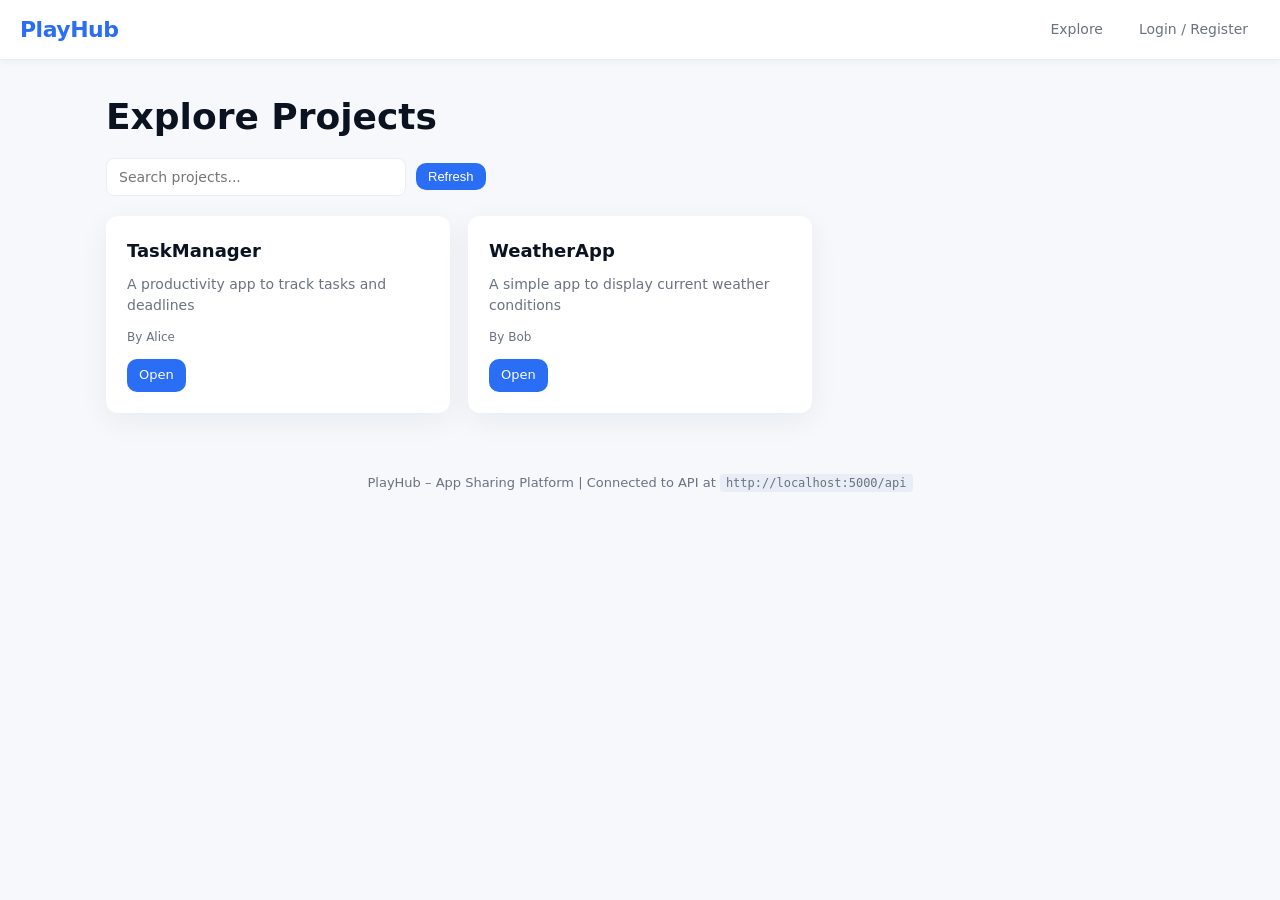
==== index.html @ b594f23a "Add files via upload" ====
<!-- <!doctype html>
<html lang="en">
<head>
  <meta charset="utf-8" />
  <meta name="viewport" content="width=device-width,initial-scale=1" />
  <title>PlayHub — Demo UI</title>
  <link rel="stylesheet" href="styles.css">
</head>
<body>
  <header class="site-header">
    <div class="brand"><a href="#/">PlayHub</a></div>
    <nav class="nav">
      <a href="#/">Explore</a>
      <a href="#/upload" id="nav-upload" style="display:none">Upload</a>
      <a href="#/admin" id="nav-admin" style="display:none">Admin</a>
      <a href="#/login" id="nav-login">Login / Register</a>
      <button id="logout-btn" class="btn-link" style="display:none">Logout</button>
    </nav>
  </header>

  <main id="app" class="container"></main>

  <footer class="site-footer">
    <small>PlayHub UI Demo — works offline with localStorage or connects to API at <code>http://localhost:5000/api</code></small>
  </footer>

  <template id="card-template">
    <article class="card">
      <h3 class="card-title"></h3>
      <p class="card-desc"></p>
      <div class="meta">By <span class="author"></span></div>
      <div style="margin-top:auto"><a class="btn small view-btn">Open</a></div>
    </article>
  </template>

  <script src="app.js"></script>
</body>
</html> -->
<!doctype html>
<html lang="en">
<head>
  <meta charset="utf-8" />
  <meta name="viewport" content="width=device-width,initial-scale=1" />
  <title>PlayHub – App Sharing Platform</title>
  <link rel="stylesheet" href="styles.css">
</head>
<body>
  <header class="site-header">
    <div class="brand"><a href="#/">PlayHub</a></div>
    <nav class="nav">
      <a href="#/">Explore</a>
      <a href="#/upload" id="nav-upload" style="display:none">Upload</a>
      <a href="#/admin" id="nav-admin" style="display:none">Admin</a>
      <a href="#/login" id="nav-login">Login / Register</a>
      <button id="logout-btn" class="btn-link" style="display:none">Logout</button>
    </nav>
  </header>

  <main id="app" class="container"></main>

  <footer class="site-footer">
    <p>PlayHub – App Sharing Platform | Connected to API at <code>http://localhost:5000/api</code></p>
  </footer>

  <script src="app.js"></script>
</body>
</html>
---- styles.css ----
/* :root{
  --accent:#2b6ef6;
  --muted:#6b7280;
  --bg:#f6f8fb;
  --card:#fff;
  --maxw:1100px;
  --radius:12px;
  --shadow: 0 8px 30px rgba(20,30,60,0.06);
}

*{box-sizing:border-box}
body{margin:0;font-family:Inter,system-ui,Arial,sans-serif;background:var(--bg);color:#0b1220}
.container{max-width:var(--maxw);margin:28px auto;padding:0 16px}
.site-header{display:flex;align-items:center;justify-content:space-between;padding:12px 20px;background:#fff;border-bottom:1px solid #e9eef6;position:sticky;top:0;z-index:10;border-radius:0 0 8px 8px}
.brand a{color:var(--accent);font-weight:700;text-decoration:none;font-size:20px}
.nav{display:flex;align-items:center;gap:12px}
.nav a{color:var(--muted);text-decoration:none;padding:6px 8px;border-radius:8px}
.nav a:hover{background:#f2f6ff;color:var(--accent)}
.btn-link{background:none;border:none;color:var(--muted);cursor:pointer}
.btn{background:var(--accent);color:#fff;border:none;padding:8px 12px;border-radius:10px;cursor:pointer;text-decoration:none}
.small{padding:6px 10px;font-size:14px}*/

/* Layout */
/* .grid{display:grid;grid-template-columns:repeat(auto-fit,minmax(260px,1fr));gap:16px;margin-top:16px}
.card{background:var(--card);padding:16px;border-radius:12px;box-shadow:var(--shadow);display:flex;flex-direction:column;min-height:140px}
.card-title{margin:0;font-size:20px}
.card-desc{margin:8px 0;color:var(--muted);font-size:15px}
.meta{color:var(--muted);font-size:13px} */

/* Forms */
/* form{background:var(--card);padding:16px;border-radius:12px;box-shadow:var(--shadow);max-width:760px}
label{display:block;margin-top:10px;font-size:13px;color:var(--muted)}
input,textarea,select{width:100%;padding:10px;border:1px solid #eef2f7;border-radius:10px;font-size:14px;margin-top:6px} */

/* Sections */
/* .header-large{margin-top:18px}
.h1{font-size:40px;margin:8px 0}
.controls{display:flex;gap:8px;align-items:center;margin-top:12px} */

/* Admin list */
/* .pending-list{display:grid;gap:12px;margin-top:12px}
.pending-item{display:flex;align-items:center;justify-content:space-between;padding:12px;background:var(--card);border-radius:10px;box-shadow:var(--shadow)} */

/* Responsive */
/* @media (max-width:640px){
  .h1{font-size:28px}
  .site-header{padding:10px}
  .container{margin:12px auto;padding:0 10px}
} */


:root{
  --accent:#2b6ef6;
  --muted:#6b7280;
  --bg:#f6f8fb;
  --card:#fff;
  --maxw:1100px;
  --radius:12px;
  --shadow: 0 8px 30px rgba(20,30,60,0.06);
}

*{box-sizing:border-box;margin:0;padding:0}
body{font-family:Inter,system-ui,Arial,sans-serif;background:var(--bg);color:#0b1220;line-height:1.6}
.container{max-width:var(--maxw);margin:28px auto;padding:0 16px}

/* Header */
.site-header{display:flex;align-items:center;justify-content:space-between;padding:12px 20px;background:#fff;border-bottom:1px solid #e9eef6;position:sticky;top:0;z-index:10;box-shadow:0 2px 8px rgba(0,0,0,0.04)}
.brand a{color:var(--accent);font-weight:700;text-decoration:none;font-size:22px;letter-spacing:-0.5px}
.nav{display:flex;align-items:center;gap:12px}
.nav a{color:var(--muted);text-decoration:none;padding:6px 12px;border-radius:8px;font-size:14px;transition:all 0.2s}
.nav a:hover{background:#f2f6ff;color:var(--accent)}
.btn-link{background:none;border:none;color:var(--muted);cursor:pointer;padding:6px 12px;font-size:14px;border-radius:8px;transition:all 0.2s}
.btn-link:hover{background:#fee;color:#e53e3e}
.btn{background:var(--accent);color:#fff;border:none;padding:10px 16px;border-radius:10px;cursor:pointer;text-decoration:none;font-size:14px;font-weight:500;transition:all 0.2s;display:inline-block}
.btn:hover{background:#1e5ed9;transform:translateY(-1px)}
.btn.small{padding:6px 12px;font-size:13px}
.btn.danger{background:#e53e3e}
.btn.danger:hover{background:#c92a2a}

/* Footer */
.site-footer{text-align:center;padding:20px;color:var(--muted);font-size:13px;margin-top:40px}
.site-footer code{background:#e9eef6;padding:2px 6px;border-radius:4px;font-size:12px}

/* Layout */
.grid{display:grid;grid-template-columns:repeat(auto-fill,minmax(280px,1fr));gap:18px;margin-top:20px}
.card{background:var(--card);padding:20px;border-radius:12px;box-shadow:var(--shadow);display:flex;flex-direction:column;min-height:160px;transition:all 0.2s;border:1px solid transparent}
.card:hover{transform:translateY(-2px);box-shadow:0 12px 40px rgba(20,30,60,0.1);border-color:#e9eef6}
.card-title{margin:0 0 8px 0;font-size:18px;font-weight:600;color:#0b1220}
.card-desc{margin:0 0 12px 0;color:var(--muted);font-size:14px;line-height:1.5;flex:1}
.meta{color:var(--muted);font-size:12px;margin-bottom:12px}
.card-footer{margin-top:auto;display:flex;gap:8px;align-items:center}

/* Forms */
form{background:var(--card);padding:24px;border-radius:12px;box-shadow:var(--shadow);max-width:560px;margin:0 auto}
label{display:block;margin-top:14px;font-size:13px;color:#0b1220;font-weight:500;margin-bottom:6px}
input,textarea,select{width:100%;padding:10px 12px;border:1px solid #e9eef6;border-radius:8px;font-size:14px;font-family:inherit;transition:all 0.2s}
input:focus,textarea:focus,select:focus{outline:none;border-color:var(--accent);box-shadow:0 0 0 3px rgba(43,110,246,0.1)}
textarea{resize:vertical;min-height:100px}

/* Page Headers */
.header-large{margin-top:12px;margin-bottom:20px}
.h1{font-size:36px;margin:0 0 12px 0;font-weight:700;color:#0b1220}
.subtitle{color:var(--muted);font-size:16px;margin-bottom:16px}
.controls{display:flex;gap:10px;align-items:center;margin-top:12px;flex-wrap:wrap}
.controls input{max-width:300px;margin:0}

/* Admin list */
.pending-list{display:grid;gap:14px;margin-top:16px}
.pending-item{display:flex;align-items:flex-start;justify-content:space-between;padding:16px;background:var(--card);border-radius:10px;box-shadow:var(--shadow);border:1px solid #e9eef6;gap:16px}
.pending-item-info{flex:1}
.pending-item-actions{display:flex;gap:8px;flex-shrink:0}

/* Loading & Empty States */
.loading{text-align:center;padding:40px;color:var(--muted);font-size:15px}
.empty{text-align:center;padding:60px 20px;color:var(--muted)}
.empty h3{font-size:18px;margin-bottom:8px;color:#0b1220}

/* Error messages */
.error{background:#fee;color:#c92a2a;padding:12px;border-radius:8px;margin:12px 0;font-size:14px;border:1px solid #fcc}
.success{background:#e6fcf5;color:#087f5b;padding:12px;border-radius:8px;margin:12px 0;font-size:14px;border:1px solid #96f2d7}

/* Project Detail View */
.project-view{background:var(--card);padding:32px;border-radius:12px;box-shadow:var(--shadow);max-width:800px;margin:0 auto}
.project-view h1{font-size:32px;margin-bottom:8px}
.project-view .meta{font-size:14px;margin-bottom:20px}
.project-view p{font-size:15px;line-height:1.7;color:#374151;margin-bottom:24px}
.project-tags{display:flex;gap:8px;flex-wrap:wrap;margin:16px 0}
.tag{background:#f2f6ff;color:var(--accent);padding:4px 12px;border-radius:16px;font-size:12px;font-weight:500}

/* Responsive */
@media (max-width:768px){
  .h1{font-size:28px}
  .site-header{padding:10px 14px;flex-wrap:wrap}
  .brand a{font-size:18px}
  .nav{gap:8px}
  .nav a,.btn-link{padding:6px 8px;font-size:13px}
  .container{margin:16px auto;padding:0 12px}
  .grid{grid-template-columns:1fr;gap:14px}
  .controls{flex-direction:column;align-items:stretch}
  .controls input{max-width:100%}
  .pending-item{flex-direction:column}
  .pending-item-actions{width:100%;justify-content:flex-end}
  form{padding:20px}
  .project-view{padding:20px}
  .project-view h1{font-size:24px}
}

@media (max-width:480px){
  .h1{font-size:24px}
  .card{padding:16px}
  .btn{padding:8px 12px;font-size:13px}
}
---- styles.css ----
/* :root{
  --accent:#2b6ef6;
  --muted:#6b7280;
  --bg:#f6f8fb;
  --card:#fff;
  --maxw:1100px;
  --radius:12px;
  --shadow: 0 8px 30px rgba(20,30,60,0.06);
}

*{box-sizing:border-box}
body{margin:0;font-family:Inter,system-ui,Arial,sans-serif;background:var(--bg);color:#0b1220}
.container{max-width:var(--maxw);margin:28px auto;padding:0 16px}
.site-header{display:flex;align-items:center;justify-content:space-between;padding:12px 20px;background:#fff;border-bottom:1px solid #e9eef6;position:sticky;top:0;z-index:10;border-radius:0 0 8px 8px}
.brand a{color:var(--accent);font-weight:700;text-decoration:none;font-size:20px}
.nav{display:flex;align-items:center;gap:12px}
.nav a{color:var(--muted);text-decoration:none;padding:6px 8px;border-radius:8px}
.nav a:hover{background:#f2f6ff;color:var(--accent)}
.btn-link{background:none;border:none;color:var(--muted);cursor:pointer}
.btn{background:var(--accent);color:#fff;border:none;padding:8px 12px;border-radius:10px;cursor:pointer;text-decoration:none}
.small{padding:6px 10px;font-size:14px}*/

/* Layout */
/* .grid{display:grid;grid-template-columns:repeat(auto-fit,minmax(260px,1fr));gap:16px;margin-top:16px}
.card{background:var(--card);padding:16px;border-radius:12px;box-shadow:var(--shadow);display:flex;flex-direction:column;min-height:140px}
.card-title{margin:0;font-size:20px}
.card-desc{margin:8px 0;color:var(--muted);font-size:15px}
.meta{color:var(--muted);font-size:13px} */

/* Forms */
/* form{background:var(--card);padding:16px;border-radius:12px;box-shadow:var(--shadow);max-width:760px}
label{display:block;margin-top:10px;font-size:13px;color:var(--muted)}
input,textarea,select{width:100%;padding:10px;border:1px solid #eef2f7;border-radius:10px;font-size:14px;margin-top:6px} */

/* Sections */
/* .header-large{margin-top:18px}
.h1{font-size:40px;margin:8px 0}
.controls{display:flex;gap:8px;align-items:center;margin-top:12px} */

/* Admin list */
/* .pending-list{display:grid;gap:12px;margin-top:12px}
.pending-item{display:flex;align-items:center;justify-content:space-between;padding:12px;background:var(--card);border-radius:10px;box-shadow:var(--shadow)} */

/* Responsive */
/* @media (max-width:640px){
  .h1{font-size:28px}
  .site-header{padding:10px}
  .container{margin:12px auto;padding:0 10px}
} */


:root{
  --accent:#2b6ef6;
  --muted:#6b7280;
  --bg:#f6f8fb;
  --card:#fff;
  --maxw:1100px;
  --radius:12px;
  --shadow: 0 8px 30px rgba(20,30,60,0.06);
}

*{box-sizing:border-box;margin:0;padding:0}
body{font-family:Inter,system-ui,Arial,sans-serif;background:var(--bg);color:#0b1220;line-height:1.6}
.container{max-width:var(--maxw);margin:28px auto;padding:0 16px}

/* Header */
.site-header{display:flex;align-items:center;justify-content:space-between;padding:12px 20px;background:#fff;border-bottom:1px solid #e9eef6;position:sticky;top:0;z-index:10;box-shadow:0 2px 8px rgba(0,0,0,0.04)}
.brand a{color:var(--accent);font-weight:700;text-decoration:none;font-size:22px;letter-spacing:-0.5px}
.nav{display:flex;align-items:center;gap:12px}
.nav a{color:var(--muted);text-decoration:none;padding:6px 12px;border-radius:8px;font-size:14px;transition:all 0.2s}
.nav a:hover{background:#f2f6ff;color:var(--accent)}
.btn-link{background:none;border:none;color:var(--muted);cursor:pointer;padding:6px 12px;font-size:14px;border-radius:8px;transition:all 0.2s}
.btn-link:hover{background:#fee;color:#e53e3e}
.btn{background:var(--accent);color:#fff;border:none;padding:10px 16px;border-radius:10px;cursor:pointer;text-decoration:none;font-size:14px;font-weight:500;transition:all 0.2s;display:inline-block}
.btn:hover{background:#1e5ed9;transform:translateY(-1px)}
.btn.small{padding:6px 12px;font-size:13px}
.btn.danger{background:#e53e3e}
.btn.danger:hover{background:#c92a2a}

/* Footer */
.site-footer{text-align:center;padding:20px;color:var(--muted);font-size:13px;margin-top:40px}
.site-footer code{background:#e9eef6;padding:2px 6px;border-radius:4px;font-size:12px}

/* Layout */
.grid{display:grid;grid-template-columns:repeat(auto-fill,minmax(280px,1fr));gap:18px;margin-top:20px}
.card{background:var(--card);padding:20px;border-radius:12px;box-shadow:var(--shadow);display:flex;flex-direction:column;min-height:160px;transition:all 0.2s;border:1px solid transparent}
.card:hover{transform:translateY(-2px);box-shadow:0 12px 40px rgba(20,30,60,0.1);border-color:#e9eef6}
.card-title{margin:0 0 8px 0;font-size:18px;font-weight:600;color:#0b1220}
.card-desc{margin:0 0 12px 0;color:var(--muted);font-size:14px;line-height:1.5;flex:1}
.meta{color:var(--muted);font-size:12px;margin-bottom:12px}
.card-footer{margin-top:auto;display:flex;gap:8px;align-items:center}

/* Forms */
form{background:var(--card);padding:24px;border-radius:12px;box-shadow:var(--shadow);max-width:560px;margin:0 auto}
label{display:block;margin-top:14px;font-size:13px;color:#0b1220;font-weight:500;margin-bottom:6px}
input,textarea,select{width:100%;padding:10px 12px;border:1px solid #e9eef6;border-radius:8px;font-size:14px;font-family:inherit;transition:all 0.2s}
input:focus,textarea:focus,select:focus{outline:none;border-color:var(--accent);box-shadow:0 0 0 3px rgba(43,110,246,0.1)}
textarea{resize:vertical;min-height:100px}

/* Page Headers */
.header-large{margin-top:12px;margin-bottom:20px}
.h1{font-size:36px;margin:0 0 12px 0;font-weight:700;color:#0b1220}
.subtitle{color:var(--muted);font-size:16px;margin-bottom:16px}
.controls{display:flex;gap:10px;align-items:center;margin-top:12px;flex-wrap:wrap}
.controls input{max-width:300px;margin:0}

/* Admin list */
.pending-list{display:grid;gap:14px;margin-top:16px}
.pending-item{display:flex;align-items:flex-start;justify-content:space-between;padding:16px;background:var(--card);border-radius:10px;box-shadow:var(--shadow);border:1px solid #e9eef6;gap:16px}
.pending-item-info{flex:1}
.pending-item-actions{display:flex;gap:8px;flex-shrink:0}

/* Loading & Empty States */
.loading{text-align:center;padding:40px;color:var(--muted);font-size:15px}
.empty{text-align:center;padding:60px 20px;color:var(--muted)}
.empty h3{font-size:18px;margin-bottom:8px;color:#0b1220}

/* Error messages */
.error{background:#fee;color:#c92a2a;padding:12px;border-radius:8px;margin:12px 0;font-size:14px;border:1px solid #fcc}
.success{background:#e6fcf5;color:#087f5b;padding:12px;border-radius:8px;margin:12px 0;font-size:14px;border:1px solid #96f2d7}

/* Project Detail View */
.project-view{background:var(--card);padding:32px;border-radius:12px;box-shadow:var(--shadow);max-width:800px;margin:0 auto}
.project-view h1{font-size:32px;margin-bottom:8px}
.project-view .meta{font-size:14px;margin-bottom:20px}
.project-view p{font-size:15px;line-height:1.7;color:#374151;margin-bottom:24px}
.project-tags{display:flex;gap:8px;flex-wrap:wrap;margin:16px 0}
.tag{background:#f2f6ff;color:var(--accent);padding:4px 12px;border-radius:16px;font-size:12px;font-weight:500}

/* Responsive */
@media (max-width:768px){
  .h1{font-size:28px}
  .site-header{padding:10px 14px;flex-wrap:wrap}
  .brand a{font-size:18px}
  .nav{gap:8px}
  .nav a,.btn-link{padding:6px 8px;font-size:13px}
  .container{margin:16px auto;padding:0 12px}
  .grid{grid-template-columns:1fr;gap:14px}
  .controls{flex-direction:column;align-items:stretch}
  .controls input{max-width:100%}
  .pending-item{flex-direction:column}
  .pending-item-actions{width:100%;justify-content:flex-end}
  form{padding:20px}
  .project-view{padding:20px}
  .project-view h1{font-size:24px}
}

@media (max-width:480px){
  .h1{font-size:24px}
  .card{padding:16px}
  .btn{padding:8px 12px;font-size:13px}
}
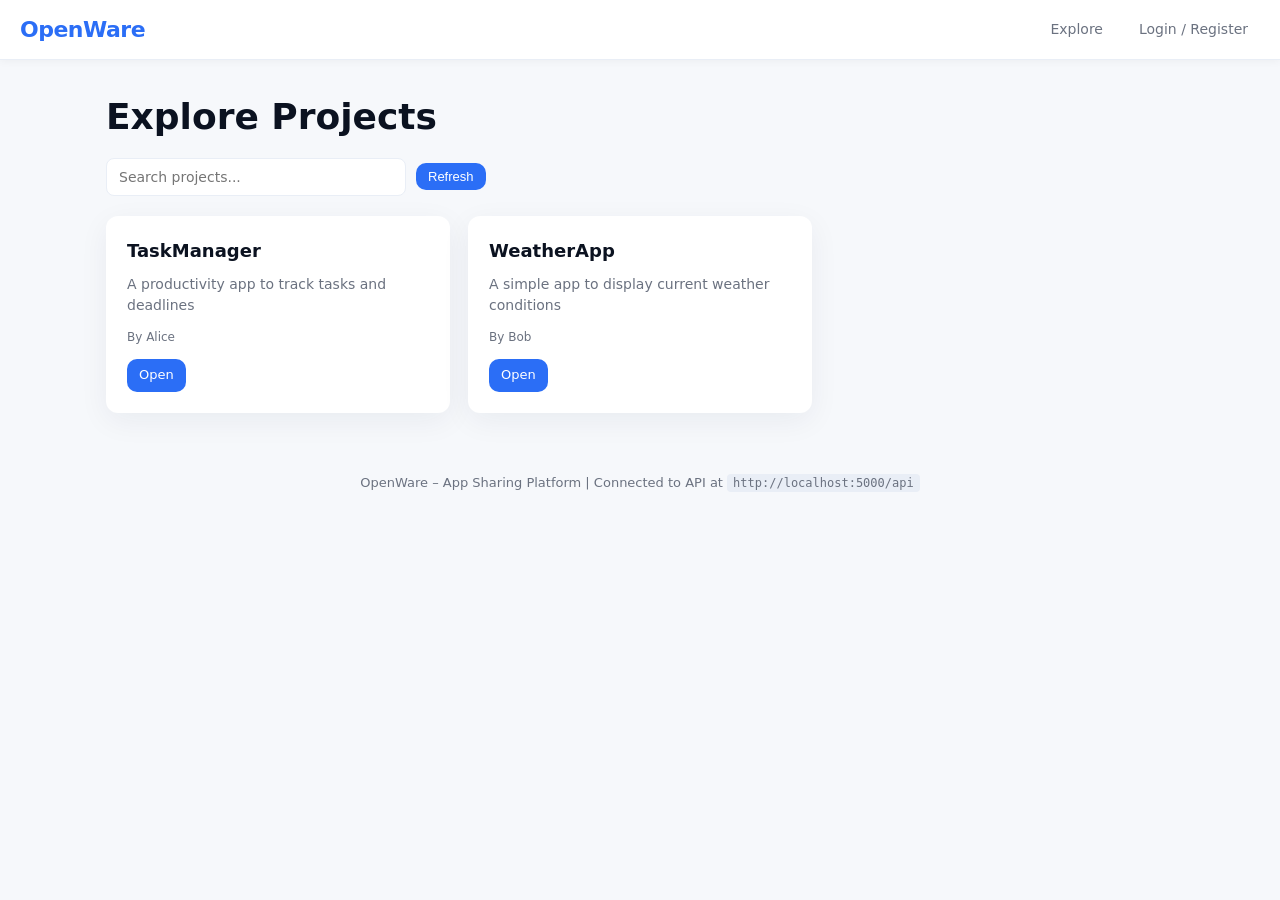
==== commit c7277d6e: "Add files via upload" ====
--- a/index.html
+++ b/index.html
@@ -41,12 +41,12 @@
 <head>
   <meta charset="utf-8" />
   <meta name="viewport" content="width=device-width,initial-scale=1" />
-  <title>PlayHub – App Sharing Platform</title>
+  <title>OpenWare – App Sharing Platform</title>
   <link rel="stylesheet" href="styles.css">
 </head>
 <body>
   <header class="site-header">
-    <div class="brand"><a href="#/">PlayHub</a></div>
+    <div class="brand"><a href="#/">OpenWare</a></div>
     <nav class="nav">
       <a href="#/">Explore</a>
       <a href="#/upload" id="nav-upload" style="display:none">Upload</a>
@@ -59,7 +59,7 @@
   <main id="app" class="container"></main>
 
   <footer class="site-footer">
-    <p>PlayHub – App Sharing Platform | Connected to API at <code>http://localhost:5000/api</code></p>
+    <p>OpenWare – App Sharing Platform | Connected to API at <code>http://localhost:5000/api</code></p>
   </footer>
 
   <script src="app.js"></script>
